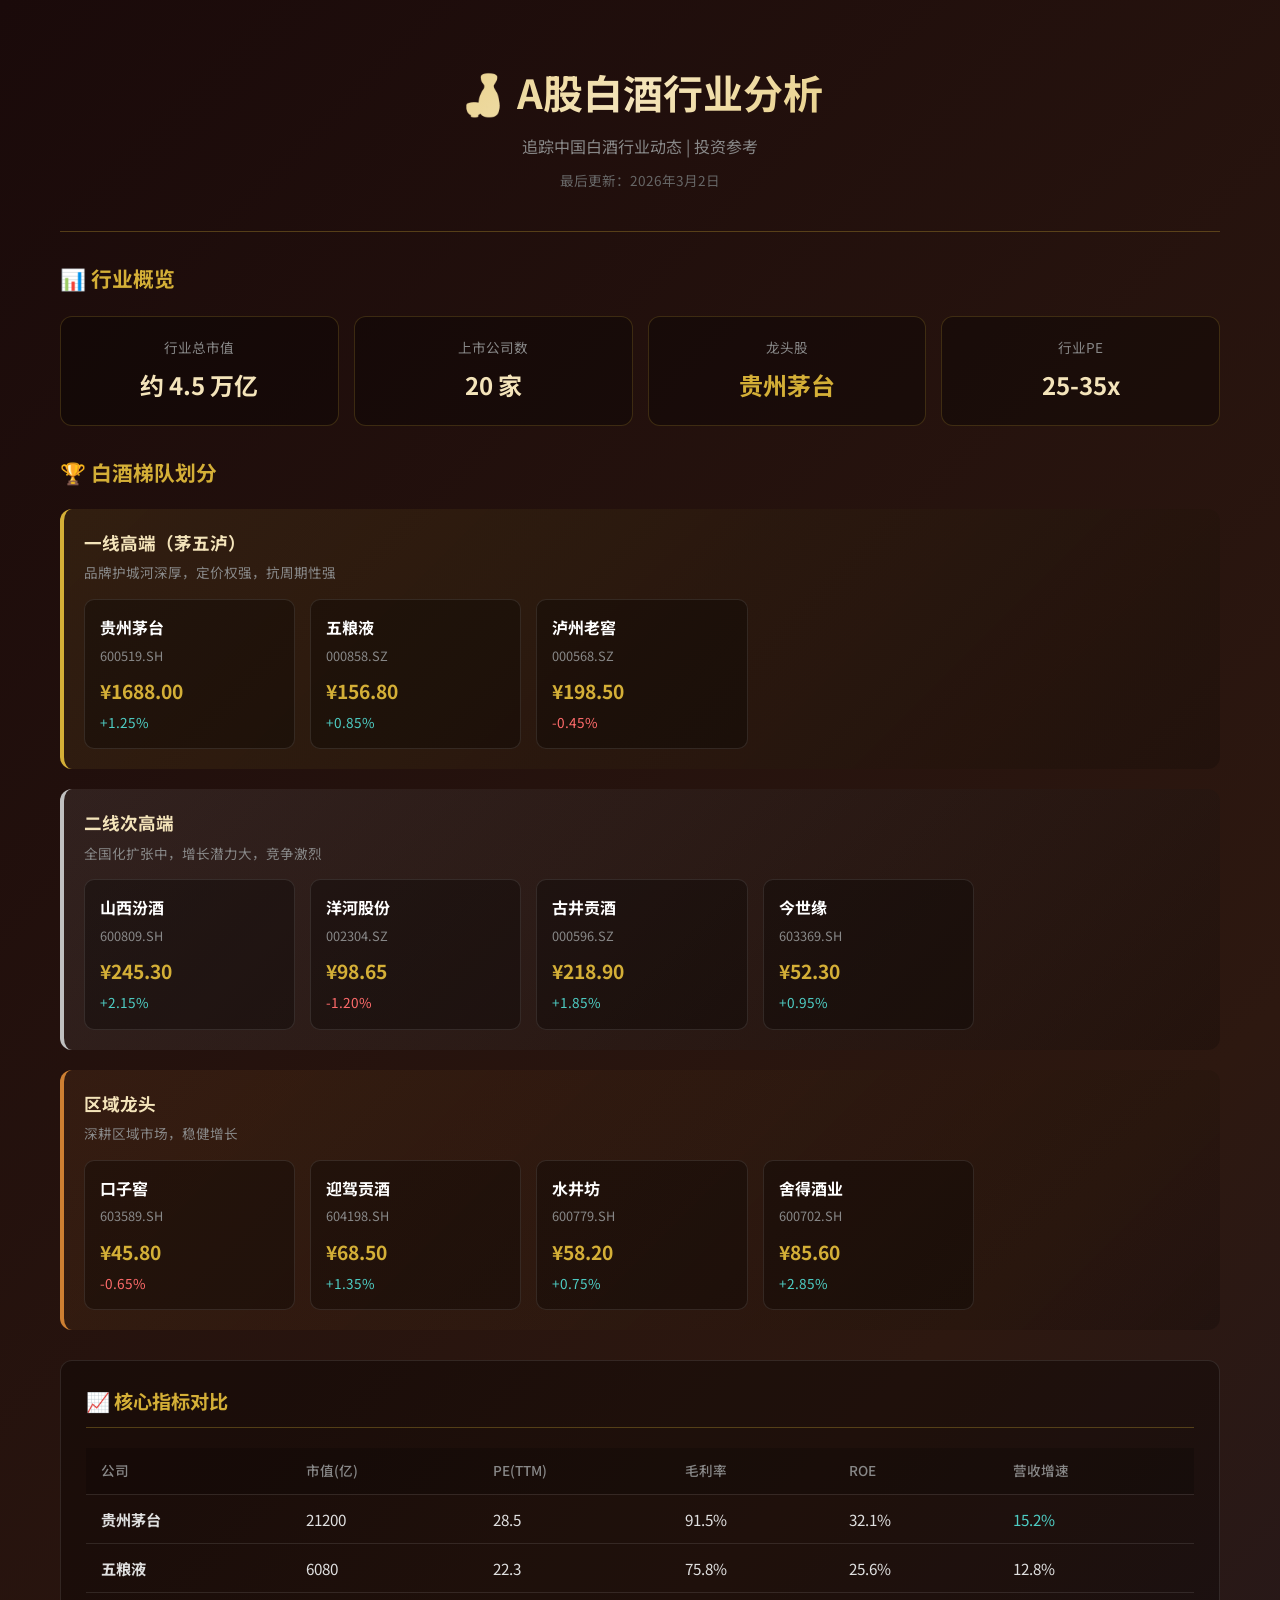
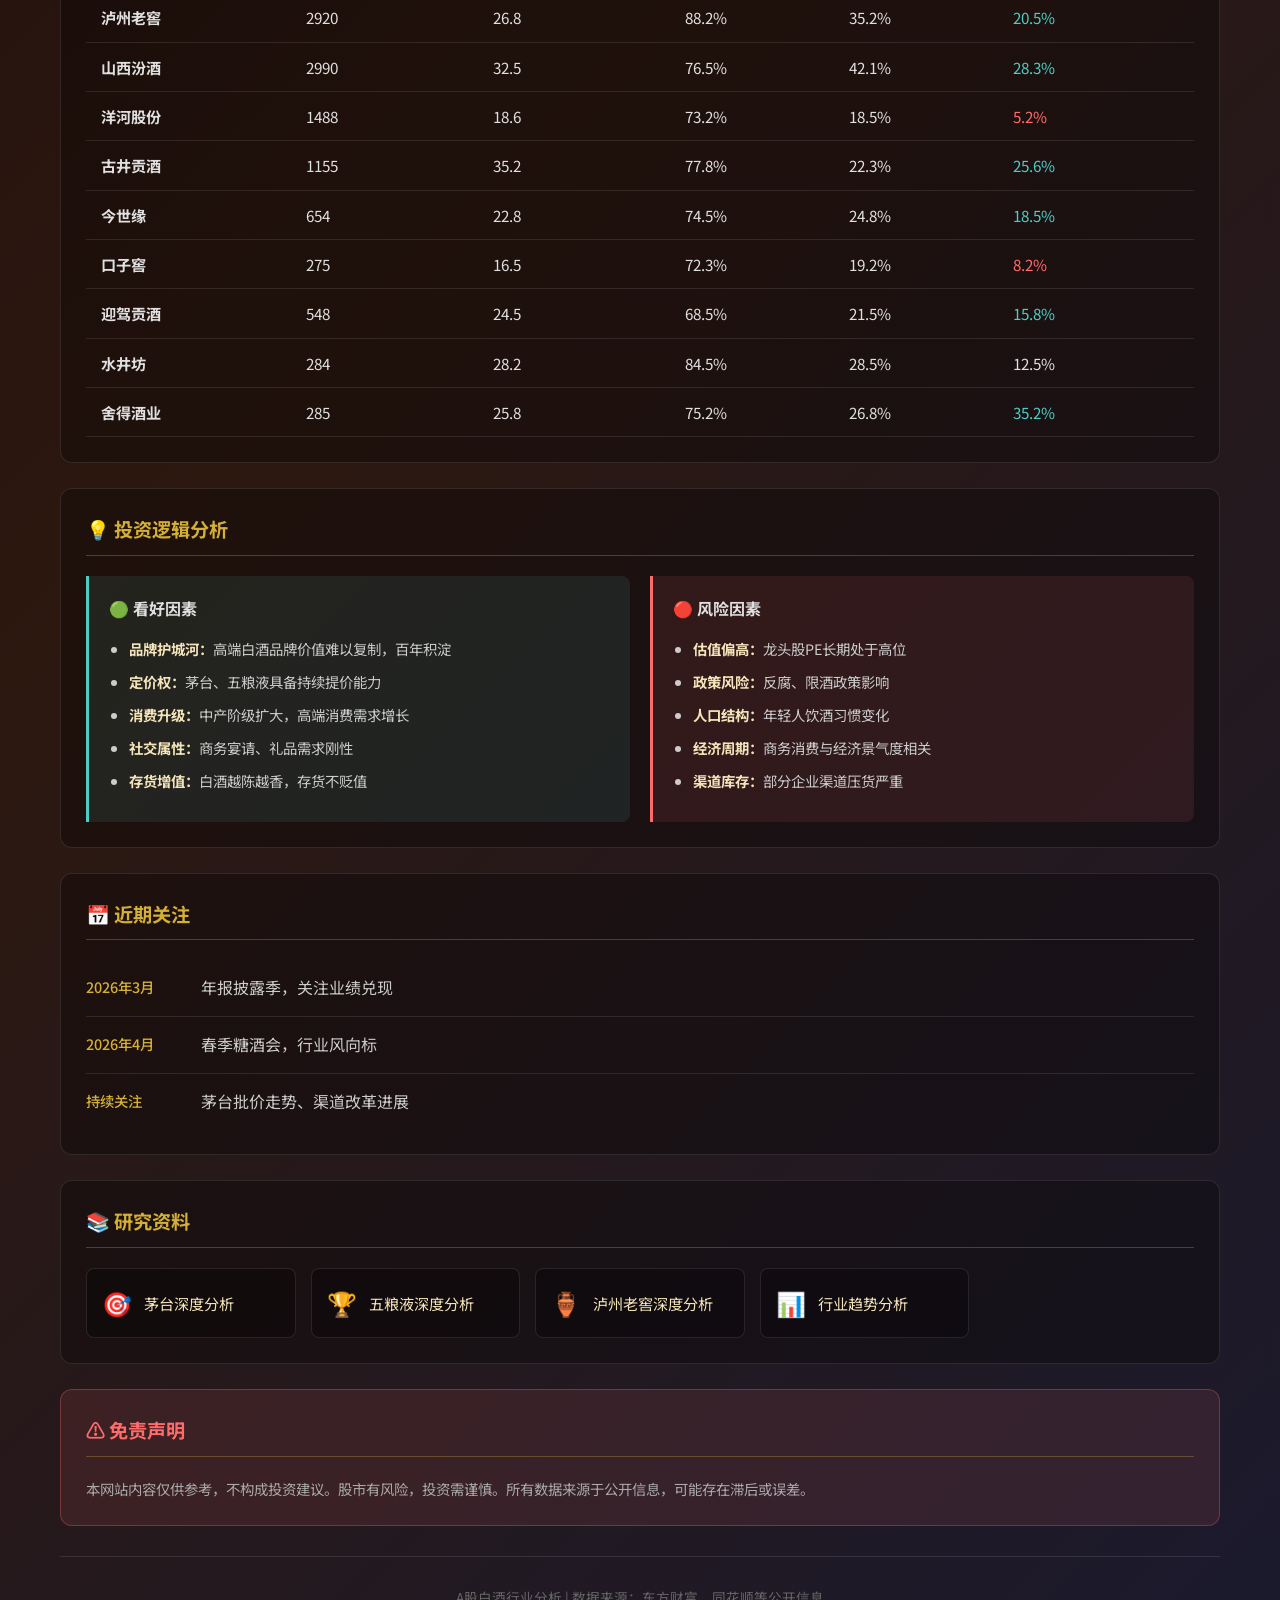
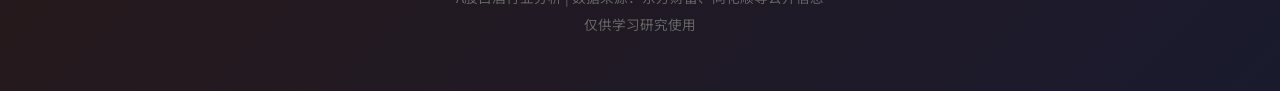
==== index.html @ e5d6fc65 "初始化A股白酒行业分析网站" ====
<!DOCTYPE html>
<html lang="zh-CN">
<head>
    <meta charset="UTF-8">
    <meta name="viewport" content="width=device-width, initial-scale=1.0">
    <title>A股白酒行业分析</title>
    <link rel="stylesheet" href="style.css">
    <link href="https://fonts.googleapis.com/css2?family=Noto+Sans+SC:wght@400;500;700&display=swap" rel="stylesheet">
</head>
<body>
    <div class="container">
        <header>
            <h1>🍶 A股白酒行业分析</h1>
            <p class="subtitle">追踪中国白酒行业动态 | 投资参考</p>
            <p class="update-time">最后更新：<span id="updateTime">2026年3月2日</span></p>
        </header>

        <section class="overview">
            <h2>📊 行业概览</h2>
            <div class="overview-grid">
                <div class="overview-card">
                    <span class="label">行业总市值</span>
                    <span class="value">约 4.5 万亿</span>
                </div>
                <div class="overview-card">
                    <span class="label">上市公司数</span>
                    <span class="value">20 家</span>
                </div>
                <div class="overview-card">
                    <span class="label">龙头股</span>
                    <span class="value highlight">贵州茅台</span>
                </div>
                <div class="overview-card">
                    <span class="label">行业PE</span>
                    <span class="value">25-35x</span>
                </div>
            </div>
        </section>

        <section class="tier-section">
            <h2>🏆 白酒梯队划分</h2>
            
            <div class="tier-group tier-1">
                <h3>一线高端（茅五泸）</h3>
                <p class="tier-desc">品牌护城河深厚，定价权强，抗周期性强</p>
                <div class="company-grid" id="tier1Companies"></div>
            </div>
            
            <div class="tier-group tier-2">
                <h3>二线次高端</h3>
                <p class="tier-desc">全国化扩张中，增长潜力大，竞争激烈</p>
                <div class="company-grid" id="tier2Companies"></div>
            </div>
            
            <div class="tier-group tier-3">
                <h3>区域龙头</h3>
                <p class="tier-desc">深耕区域市场，稳健增长</p>
                <div class="company-grid" id="tier3Companies"></div>
            </div>
        </section>

        <section class="card">
            <h2>📈 核心指标对比</h2>
            <div class="table-container">
                <table class="data-table" id="comparisonTable">
                    <thead>
                        <tr>
                            <th>公司</th>
                            <th>市值(亿)</th>
                            <th>PE(TTM)</th>
                            <th>毛利率</th>
                            <th>ROE</th>
                            <th>营收增速</th>
                        </tr>
                    </thead>
                    <tbody id="comparisonBody"></tbody>
                </table>
            </div>
        </section>

        <section class="card">
            <h2>💡 投资逻辑分析</h2>
            <div class="analysis-content">
                <div class="analysis-item">
                    <h3>🟢 看好因素</h3>
                    <ul>
                        <li><strong>品牌护城河：</strong>高端白酒品牌价值难以复制，百年积淀</li>
                        <li><strong>定价权：</strong>茅台、五粮液具备持续提价能力</li>
                        <li><strong>消费升级：</strong>中产阶级扩大，高端消费需求增长</li>
                        <li><strong>社交属性：</strong>商务宴请、礼品需求刚性</li>
                        <li><strong>存货增值：</strong>白酒越陈越香，存货不贬值</li>
                    </ul>
                </div>
                <div class="analysis-item warning">
                    <h3>🔴 风险因素</h3>
                    <ul>
                        <li><strong>估值偏高：</strong>龙头股PE长期处于高位</li>
                        <li><strong>政策风险：</strong>反腐、限酒政策影响</li>
                        <li><strong>人口结构：</strong>年轻人饮酒习惯变化</li>
                        <li><strong>经济周期：</strong>商务消费与经济景气度相关</li>
                        <li><strong>渠道库存：</strong>部分企业渠道压货严重</li>
                    </ul>
                </div>
            </div>
        </section>

        <section class="card">
            <h2>📅 近期关注</h2>
            <div class="timeline" id="recentEvents">
                <div class="timeline-item">
                    <span class="date">2026年3月</span>
                    <span class="event">年报披露季，关注业绩兑现</span>
                </div>
                <div class="timeline-item">
                    <span class="date">2026年4月</span>
                    <span class="event">春季糖酒会，行业风向标</span>
                </div>
                <div class="timeline-item">
                    <span class="date">持续关注</span>
                    <span class="event">茅台批价走势、渠道改革进展</span>
                </div>
            </div>
        </section>

        <section class="card">
            <h2>📚 研究资料</h2>
            <div class="links-grid">
                <a href="companies/maotai.html" class="link-card">
                    <span class="icon">🎯</span>
                    <span class="text">茅台深度分析</span>
                </a>
                <a href="companies/wuliangye.html" class="link-card">
                    <span class="icon">🏆</span>
                    <span class="text">五粮液深度分析</span>
                </a>
                <a href="companies/luzhoulaojiao.html" class="link-card">
                    <span class="icon">🏺</span>
                    <span class="text">泸州老窖深度分析</span>
                </a>
                <a href="analysis/industry-trend.html" class="link-card">
                    <span class="icon">📊</span>
                    <span class="text">行业趋势分析</span>
                </a>
            </div>
        </section>

        <section class="card disclaimer">
            <h2>⚠️ 免责声明</h2>
            <p>本网站内容仅供参考，不构成投资建议。股市有风险，投资需谨慎。所有数据来源于公开信息，可能存在滞后或误差。</p>
        </section>

        <footer>
            <p>A股白酒行业分析 | 数据来源：东方财富、同花顺等公开信息</p>
            <p>仅供学习研究使用</p>
        </footer>
    </div>

    <script src="app.js"></script>
</body>
</html>
---- style.css ----
* {
    margin: 0;
    padding: 0;
    box-sizing: border-box;
}

body {
    font-family: 'Noto Sans SC', -apple-system, BlinkMacSystemFont, sans-serif;
    background: linear-gradient(135deg, #1a0a0a 0%, #2d1810 50%, #1a1a2e 100%);
    color: #e0e0e0;
    min-height: 100vh;
    line-height: 1.6;
}

.container {
    max-width: 1200px;
    margin: 0 auto;
    padding: 20px;
}

header {
    text-align: center;
    padding: 40px 0;
    border-bottom: 1px solid rgba(212, 175, 55, 0.3);
    margin-bottom: 30px;
}

header h1 {
    font-size: 2.5rem;
    margin-bottom: 10px;
    background: linear-gradient(135deg, #d4af37 0%, #f4e4ba 50%, #d4af37 100%);
    -webkit-background-clip: text;
    -webkit-text-fill-color: transparent;
    background-clip: text;
}

.subtitle {
    color: #888;
    font-size: 1rem;
    margin-bottom: 10px;
}

.update-time {
    color: #666;
    font-size: 0.85rem;
}

/* Overview Section */
.overview {
    margin-bottom: 30px;
}

.overview h2 {
    color: #d4af37;
    margin-bottom: 20px;
    font-size: 1.3rem;
}

.overview-grid {
    display: grid;
    grid-template-columns: repeat(auto-fit, minmax(200px, 1fr));
    gap: 15px;
}

.overview-card {
    background: rgba(0, 0, 0, 0.3);
    padding: 20px;
    border-radius: 12px;
    text-align: center;
    border: 1px solid rgba(212, 175, 55, 0.2);
}

.overview-card .label {
    display: block;
    color: #888;
    font-size: 0.85rem;
    margin-bottom: 8px;
}

.overview-card .value {
    display: block;
    font-size: 1.5rem;
    font-weight: 700;
    color: #f4e4ba;
}

.overview-card .value.highlight {
    color: #d4af37;
}

/* Tier Section */
.tier-section {
    margin-bottom: 30px;
}

.tier-section h2 {
    color: #d4af37;
    margin-bottom: 20px;
    font-size: 1.3rem;
}

.tier-group {
    background: rgba(0, 0, 0, 0.2);
    border-radius: 12px;
    padding: 20px;
    margin-bottom: 20px;
    border-left: 4px solid;
}

.tier-group.tier-1 {
    border-color: #d4af37;
    background: linear-gradient(135deg, rgba(212, 175, 55, 0.1) 0%, rgba(0, 0, 0, 0.2) 100%);
}

.tier-group.tier-2 {
    border-color: #c0c0c0;
    background: linear-gradient(135deg, rgba(192, 192, 192, 0.1) 0%, rgba(0, 0, 0, 0.2) 100%);
}

.tier-group.tier-3 {
    border-color: #cd7f32;
    background: linear-gradient(135deg, rgba(205, 127, 50, 0.1) 0%, rgba(0, 0, 0, 0.2) 100%);
}

.tier-group h3 {
    color: #f4e4ba;
    margin-bottom: 5px;
    font-size: 1.1rem;
}

.tier-desc {
    color: #888;
    font-size: 0.85rem;
    margin-bottom: 15px;
}

.company-grid {
    display: grid;
    grid-template-columns: repeat(auto-fill, minmax(180px, 1fr));
    gap: 15px;
}

.company-card {
    background: rgba(0, 0, 0, 0.3);
    border-radius: 10px;
    padding: 15px;
    text-decoration: none;
    color: inherit;
    transition: all 0.3s ease;
    border: 1px solid rgba(255, 255, 255, 0.1);
}

.company-card:hover {
    transform: translateY(-3px);
    border-color: rgba(212, 175, 55, 0.5);
    box-shadow: 0 5px 20px rgba(212, 175, 55, 0.2);
}

.company-name {
    font-weight: 700;
    color: #fff;
    margin-bottom: 5px;
    font-size: 1rem;
}

.company-code {
    color: #888;
    font-size: 0.8rem;
    margin-bottom: 10px;
}

.company-price {
    font-size: 1.2rem;
    font-weight: 700;
    color: #d4af37;
}

.company-change {
    font-size: 0.85rem;
    margin-top: 5px;
}

.company-change.up {
    color: #4ecdc4;
}

.company-change.down {
    color: #ff6b6b;
}

/* Card */
.card {
    background: rgba(0, 0, 0, 0.3);
    border-radius: 12px;
    padding: 25px;
    margin-bottom: 25px;
    border: 1px solid rgba(255, 255, 255, 0.1);
}

.card h2 {
    color: #d4af37;
    margin-bottom: 20px;
    font-size: 1.2rem;
    padding-bottom: 10px;
    border-bottom: 1px solid rgba(212, 175, 55, 0.3);
}

/* Table */
.table-container {
    overflow-x: auto;
}

.data-table {
    width: 100%;
    border-collapse: collapse;
}

.data-table th,
.data-table td {
    padding: 12px 15px;
    text-align: left;
    border-bottom: 1px solid rgba(255, 255, 255, 0.1);
}

.data-table th {
    color: #888;
    font-weight: 500;
    font-size: 0.85rem;
    background: rgba(0, 0, 0, 0.2);
}

.data-table td {
    font-size: 0.95rem;
}

.data-table tbody tr:hover {
    background: rgba(212, 175, 55, 0.1);
}

.data-table .positive {
    color: #4ecdc4;
}

.data-table .negative {
    color: #ff6b6b;
}

/* Analysis Content */
.analysis-content {
    display: grid;
    grid-template-columns: repeat(auto-fit, minmax(300px, 1fr));
    gap: 20px;
}

.analysis-item {
    background: rgba(78, 205, 196, 0.1);
    border-left: 3px solid #4ecdc4;
    padding: 20px;
    border-radius: 0 8px 8px 0;
}

.analysis-item.warning {
    background: rgba(255, 107, 107, 0.1);
    border-color: #ff6b6b;
}

.analysis-item h3 {
    margin-bottom: 15px;
    font-size: 1rem;
}

.analysis-item ul {
    padding-left: 20px;
}

.analysis-item li {
    margin-bottom: 10px;
    color: #ccc;
    font-size: 0.9rem;
}

.analysis-item li strong {
    color: #f4e4ba;
}

/* Timeline */
.timeline-item {
    display: flex;
    gap: 15px;
    padding: 15px 0;
    border-bottom: 1px solid rgba(255, 255, 255, 0.1);
}

.timeline-item:last-child {
    border-bottom: none;
}

.timeline-item .date {
    color: #d4af37;
    font-weight: 500;
    min-width: 100px;
    font-size: 0.9rem;
}

.timeline-item .event {
    color: #ccc;
}

/* Links Grid */
.links-grid {
    display: grid;
    grid-template-columns: repeat(auto-fill, minmax(200px, 1fr));
    gap: 15px;
}

.link-card {
    display: flex;
    align-items: center;
    gap: 12px;
    padding: 15px;
    background: rgba(0, 0, 0, 0.3);
    border-radius: 8px;
    text-decoration: none;
    color: inherit;
    transition: all 0.3s ease;
    border: 1px solid rgba(255, 255, 255, 0.1);
}

.link-card:hover {
    background: rgba(212, 175, 55, 0.2);
    border-color: rgba(212, 175, 55, 0.5);
    transform: translateX(5px);
}

.link-card .icon {
    font-size: 1.5rem;
}

.link-card .text {
    font-size: 0.95rem;
    color: #f4e4ba;
}

/* Disclaimer */
.disclaimer {
    background: rgba(255, 107, 107, 0.1);
    border: 1px solid rgba(255, 107, 107, 0.3);
}

.disclaimer h2 {
    color: #ff6b6b;
}

.disclaimer p {
    color: #aaa;
    font-size: 0.9rem;
}

/* Footer */
footer {
    text-align: center;
    padding: 30px 0;
    color: #666;
    font-size: 0.85rem;
    border-top: 1px solid rgba(255, 255, 255, 0.1);
    margin-top: 30px;
}

footer p {
    margin-bottom: 5px;
}

/* Responsive */
@media (max-width: 768px) {
    header h1 {
        font-size: 1.8rem;
    }
    
    .overview-grid {
        grid-template-columns: repeat(2, 1fr);
    }
    
    .company-grid {
        grid-template-columns: repeat(2, 1fr);
    }
    
    .analysis-content {
        grid-template-columns: 1fr;
    }
    
    .data-table {
        font-size: 0.85rem;
    }
    
    .data-table th,
    .data-table td {
        padding: 8px 10px;
    }
}
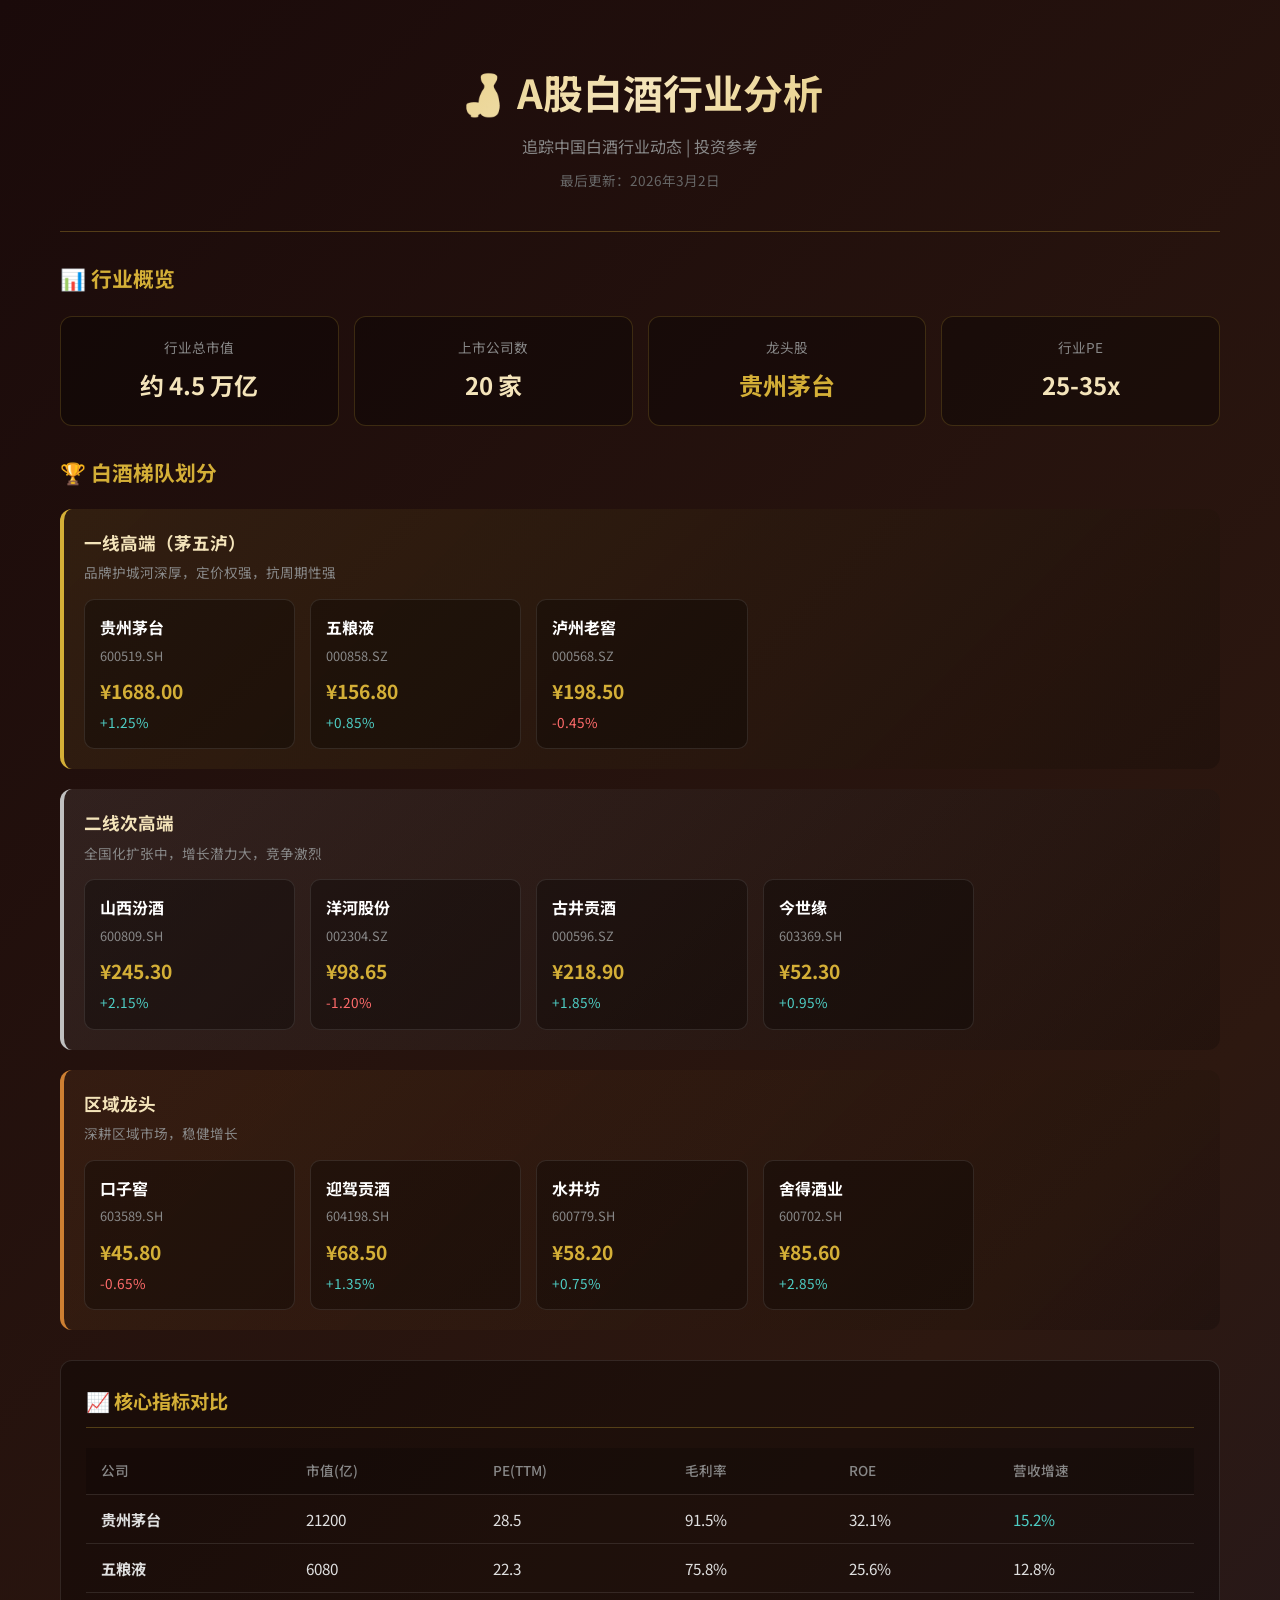
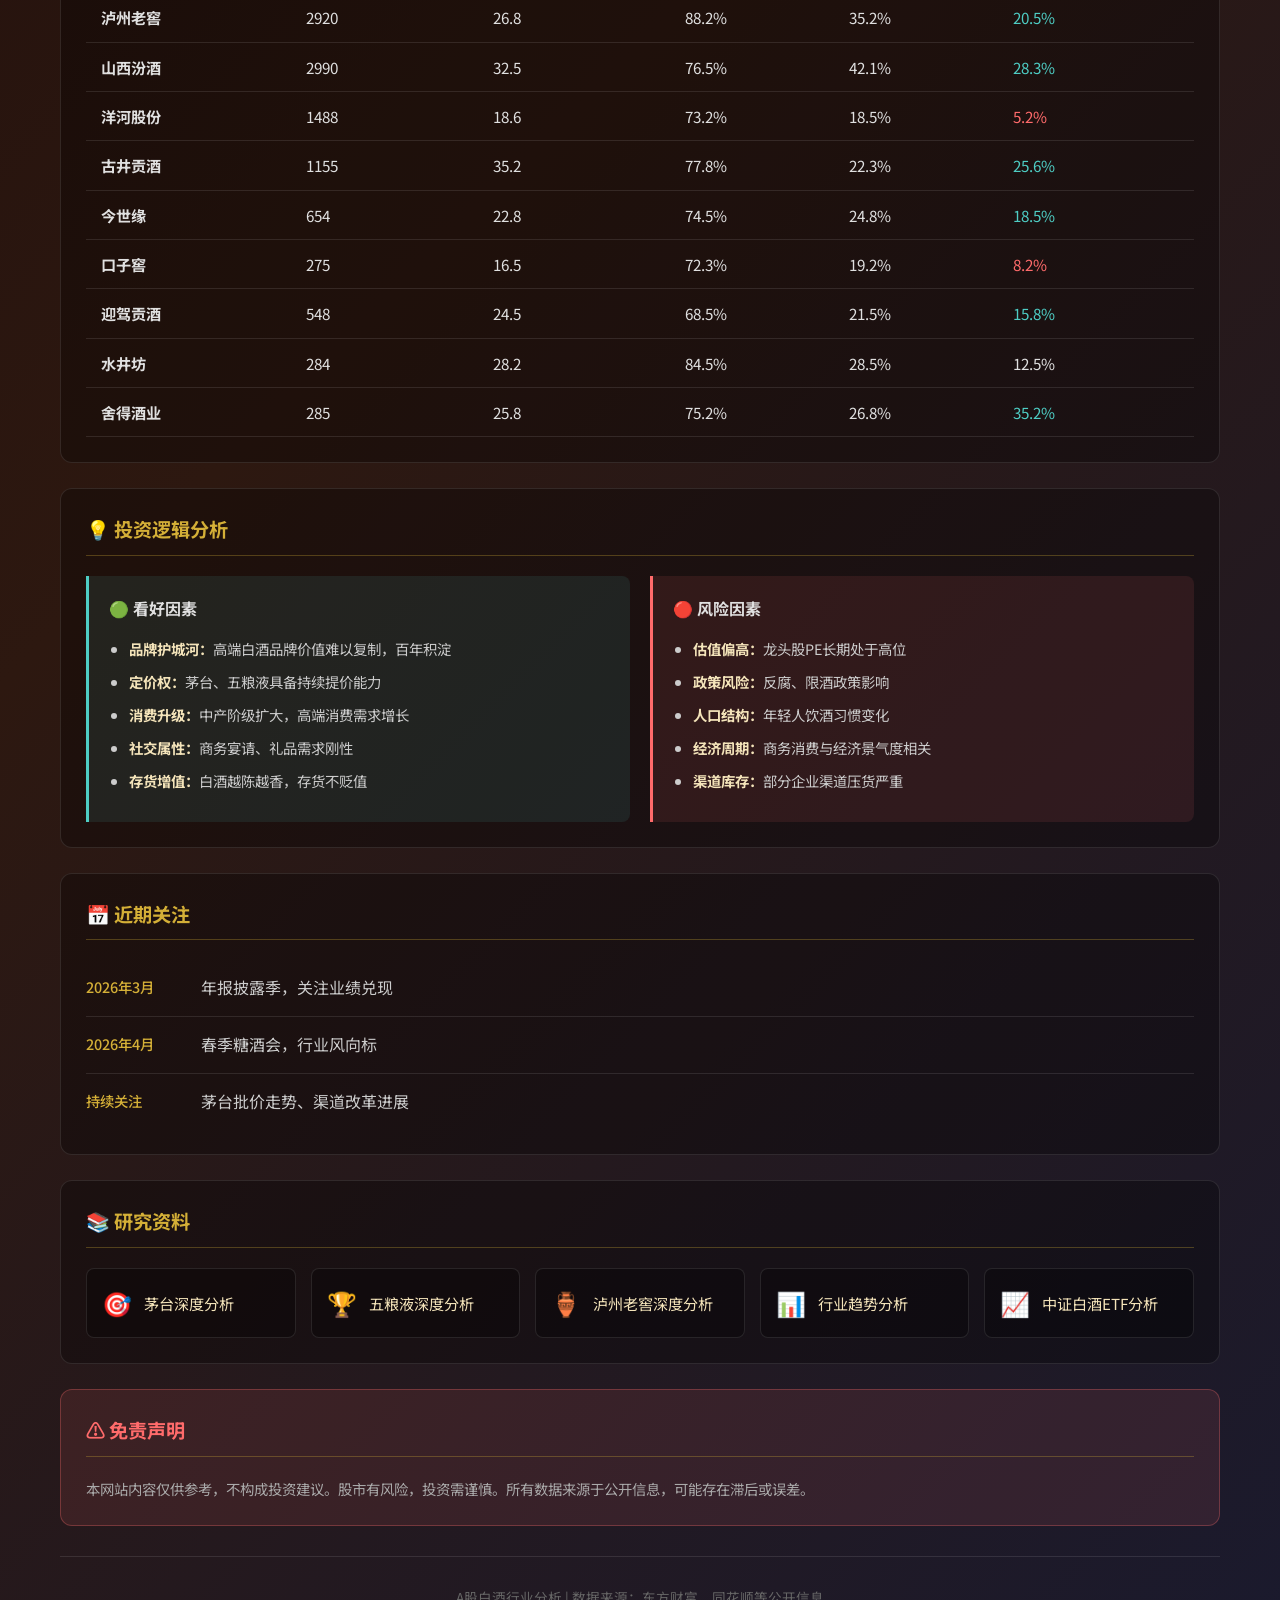
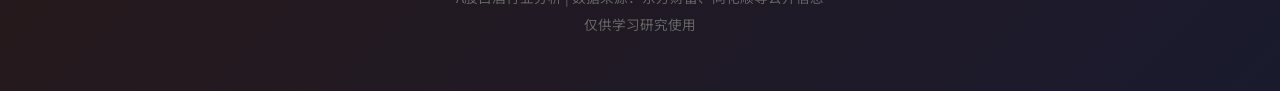
==== commit 9914664d: "新增中证白酒ETF趋势分析" ====
--- a/index.html
+++ b/index.html
@@ -141,6 +141,10 @@
                     <span class="icon">📊</span>
                     <span class="text">行业趋势分析</span>
                 </a>
+                <a href="analysis/etf-analysis.html" class="link-card">
+                    <span class="icon">📈</span>
+                    <span class="text">中证白酒ETF分析</span>
+                </a>
             </div>
         </section>
 
